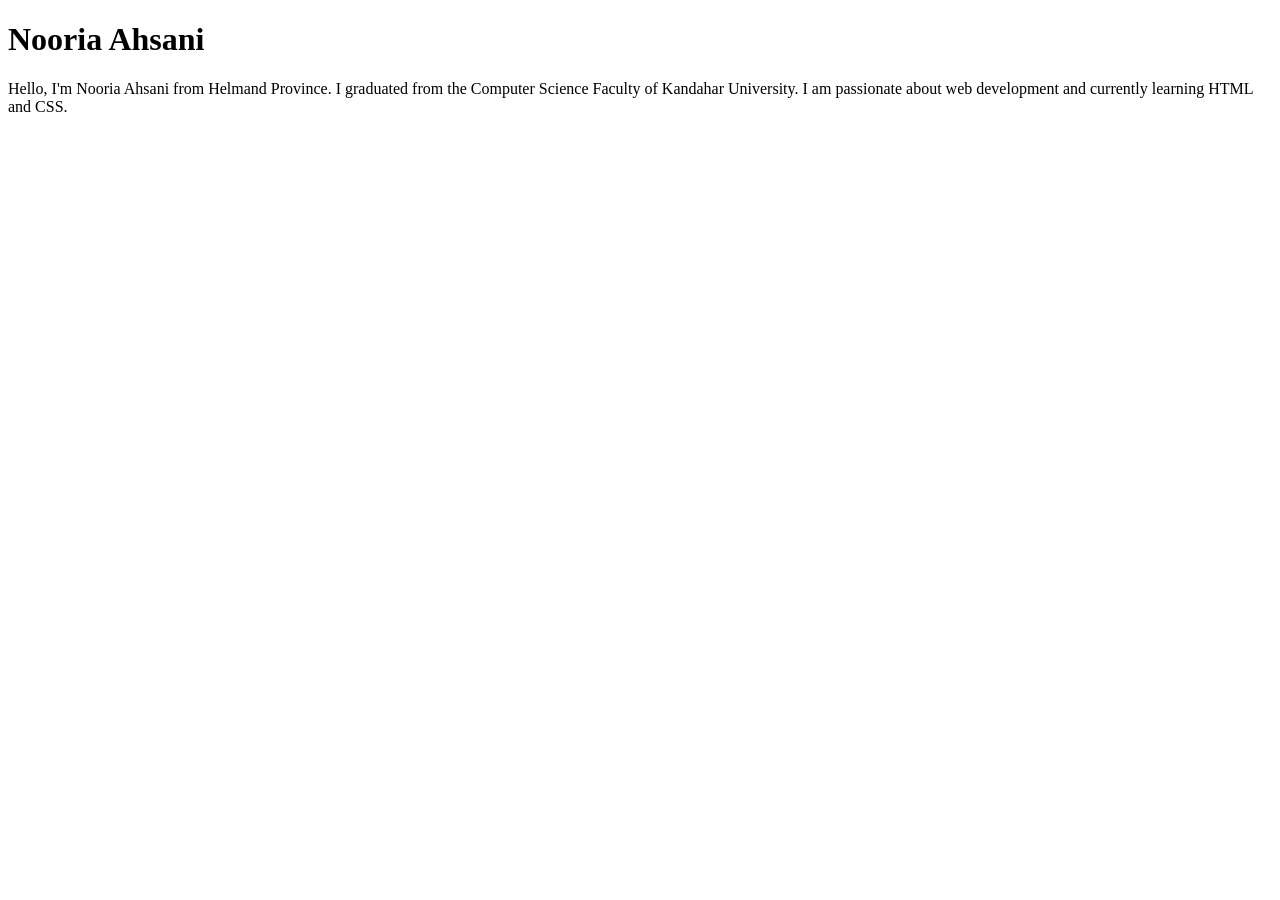
==== first-page.html @ 11eb391b "first commit" ====
<!DOCTYPE html>
<html lang="en">
<head>
    <meta charset="UTF-8">
    <title>My first webpage</title>
    <link rel="stylesheet" href="style.css">
</head>
<body>
    <div>
        <h1>Nooria Ahsani</h1>
   <p>Hello, I'm Nooria Ahsani from Helmand Province. I graduated from the Computer Science Faculty of Kandahar University. I am passionate about web development and currently learning HTML and CSS.</p>
    </div>
</body>
</html>
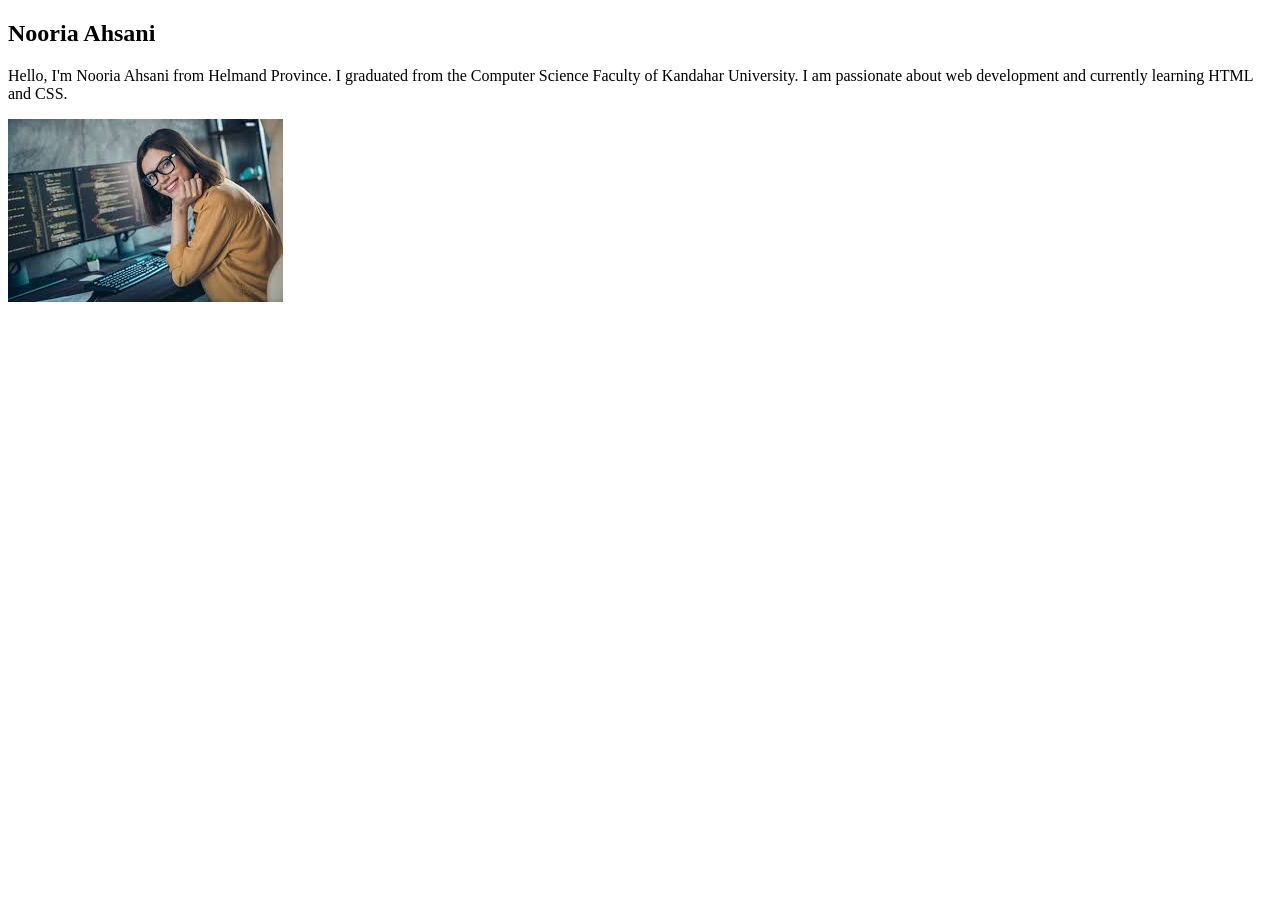
==== commit dcb238f8: "add article, h1 ,p and  img" ====
--- a/first-page.html
+++ b/first-page.html
@@ -1,14 +1,20 @@
-<!DOCTYPE html>
+<!doctype html>
 <html lang="en">
-<head>
-    <meta charset="UTF-8">
+  <head>
+    <meta charset="UTF-8" />
     <title>My first webpage</title>
-    <link rel="stylesheet" href="style.css">
-</head>
-<body>
-    <div>
-        <h1>Nooria Ahsani</h1>
-   <p>Hello, I'm Nooria Ahsani from Helmand Province. I graduated from the Computer Science Faculty of Kandahar University. I am passionate about web development and currently learning HTML and CSS.</p>
-    </div>
-</body>
+    <link rel="stylesheet" href="style.css" />
+  </head>
+  <body>
+    <article>
+      <h1>Nooria Ahsani</h1>
+      <p>
+        Hello, I'm Nooria Ahsani from Helmand Province. I graduated from the
+        Computer Science Faculty of Kandahar University. I am passionate about
+        web development and currently learning HTML and CSS.
+      </p>
+      <img src="download.jfif">
+      
+    </article>
+  </body>
 </html>
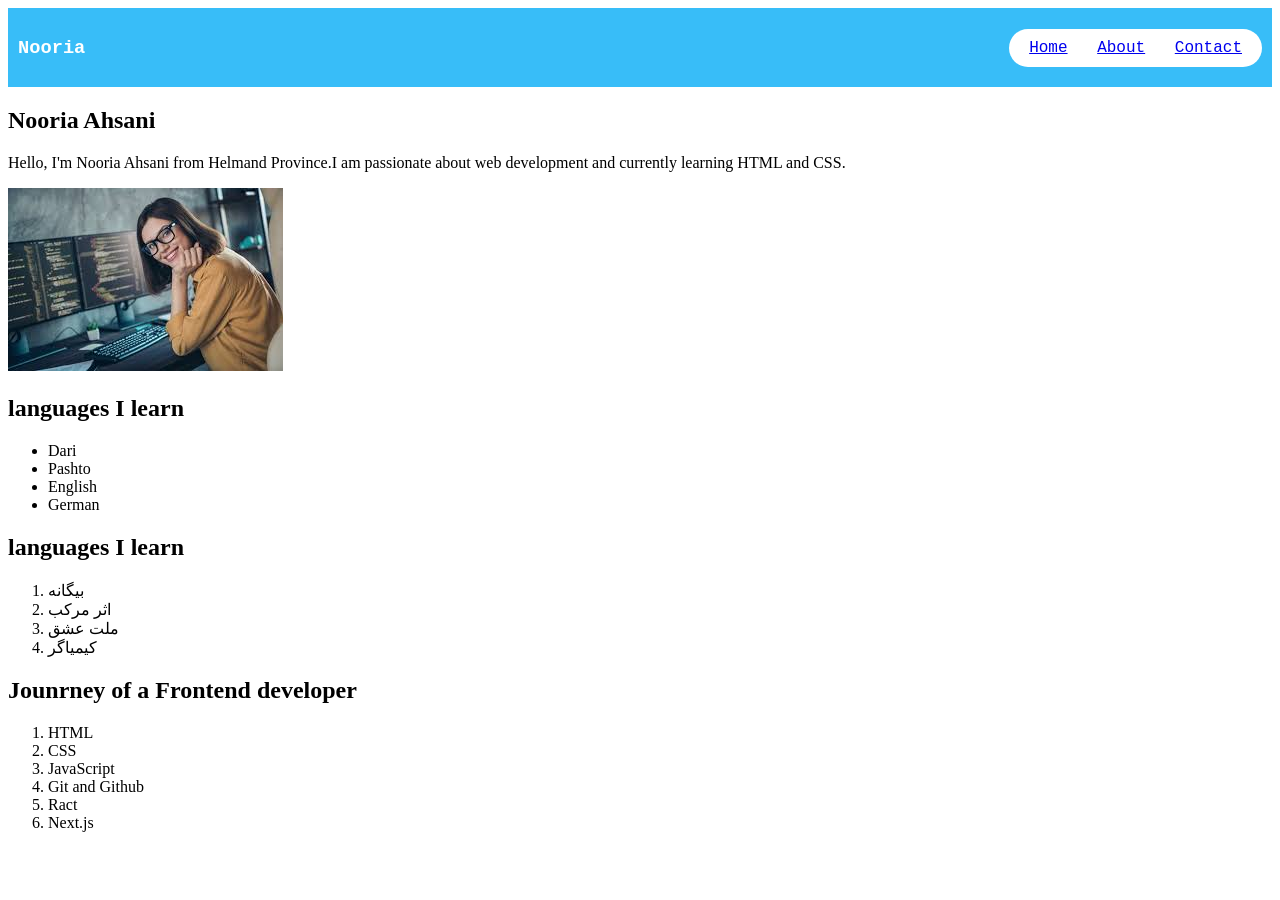
==== commit 599ff509: "add header" ====
--- a/first-page.html
+++ b/first-page.html
@@ -6,15 +6,54 @@
     <link rel="stylesheet" href="style.css" />
   </head>
   <body>
-    <article>
-      <h1>Nooria Ahsani</h1>
+    <!-- header-section -->
+    <header>
+      <h3>Nooria</h3>
+       <!-- Nabar-section -->
+       <nav>
+      <div class="home-about">
+        <a href="#">Home</a>
+      <a href="#">About</a>
+      <a href="#">Contact</a>
+      </div>
+    </nav>
+    </header>
+  
+    <div>
+        <h2>Nooria Ahsani</h2>
       <p>
-        Hello, I'm Nooria Ahsani from Helmand Province. I graduated from the
-        Computer Science Faculty of Kandahar University. I am passionate about
+        Hello, I'm Nooria Ahsani from Helmand Province.I am passionate about
         web development and currently learning HTML and CSS.
       </p>
-      <img src="download.jfif">
-      
-    </article>
+    </div>
+      <img src="download.jfif" alt="nooria`s profile" />
+   
+ <section>
+     <h2>languages I learn</h2>
+    <ul>
+      <li>Dari</li>
+      <li>Pashto</li>
+      <li>English</li>
+      <li>German</li>
+    </ul>
+ </section>
+   <h2> languages I learn</h2>
+    <ol>
+      <li>بیگانه</li>
+      <li>اثر مرکب</li>
+      <li>ملت عشق</li>
+      <li>کیمیاگر</li>
+    </ol>
+  <section>
+      <h2>Jounrney of a Frontend developer</h2>
+    <ol>
+      <li>HTML</li>
+      <li>CSS</li>
+      <li>JavaScript</li>
+      <li>Git and Github</li>
+      <li>Ract</li>
+      <li>Next.js</li>
+    </ol>
+  </section>
   </body>
 </html>
--- a/style.css
+++ b/style.css
@@ -0,0 +1,18 @@
+header {
+  display: flex;
+  align-items: center;
+  justify-content: space-between;
+  padding: 10px;
+  background-color: #38bdf8;
+  color: white;
+  font-family: "Courier New", Courier, monospace;
+  font-weight: 100;
+}
+nav {
+  background-color: white;
+  border-radius: 20px;
+}
+nav,
+a {
+  padding: 10px;
+}
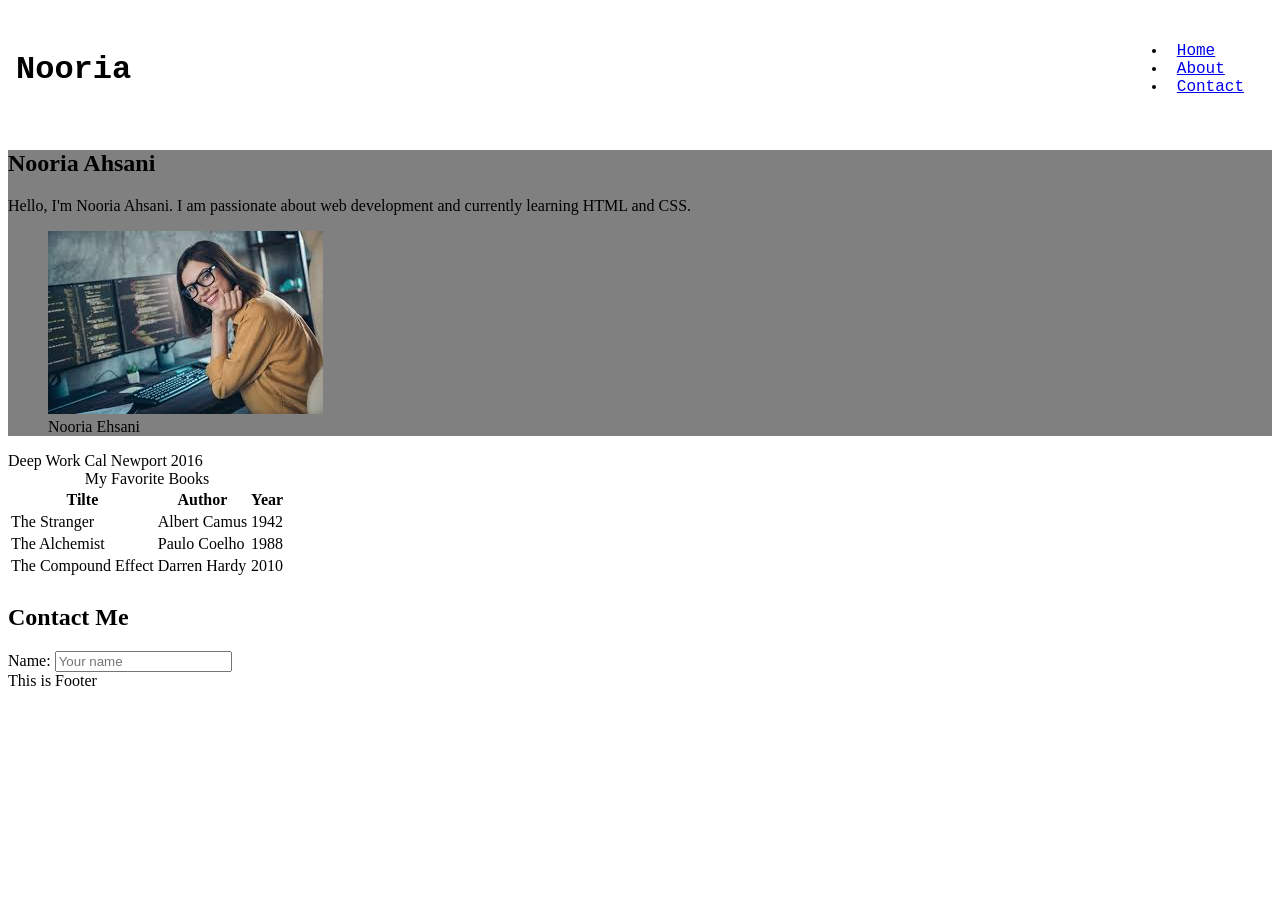
==== commit 34563f1b: "add table" ====
--- a/first-page.html
+++ b/first-page.html
@@ -2,58 +2,119 @@
 <html lang="en">
   <head>
     <meta charset="UTF-8" />
-    <title>My first webpage</title>
+    <title>My first Website</title>
     <link rel="stylesheet" href="style.css" />
   </head>
   <body>
     <!-- header-section -->
     <header>
-      <h3>Nooria</h3>
-       <!-- Nabar-section -->
-       <nav>
-      <div class="home-about">
-        <a href="#">Home</a>
-      <a href="#">About</a>
-      <a href="#">Contact</a>
-      </div>
-    </nav>
+      <h1>Nooria</h1>
+      <!-- Nabar-section -->
+      <nav>
+        <ul>
+          <li><a href="#">Home</a></li>
+          <li><a href="#">About</a></li>
+          <li><a href="#">Contact</a></li>
+        </ul>
+      </nav>
     </header>
-  
-    <div>
+    <!-- Main-section -->
+    <main>
+      <section class="home-section">
         <h2>Nooria Ahsani</h2>
-      <p>
-        Hello, I'm Nooria Ahsani from Helmand Province.I am passionate about
-        web development and currently learning HTML and CSS.
-      </p>
-    </div>
-      <img src="download.jfif" alt="nooria`s profile" />
-   
- <section>
-     <h2>languages I learn</h2>
-    <ul>
-      <li>Dari</li>
-      <li>Pashto</li>
-      <li>English</li>
-      <li>German</li>
-    </ul>
- </section>
-   <h2> languages I learn</h2>
-    <ol>
-      <li>بیگانه</li>
-      <li>اثر مرکب</li>
-      <li>ملت عشق</li>
-      <li>کیمیاگر</li>
-    </ol>
-  <section>
-      <h2>Jounrney of a Frontend developer</h2>
-    <ol>
-      <li>HTML</li>
-      <li>CSS</li>
-      <li>JavaScript</li>
-      <li>Git and Github</li>
-      <li>Ract</li>
-      <li>Next.js</li>
-    </ol>
-  </section>
+        <p>
+          Hello, I'm Nooria Ahsani. I am passionate about web development and
+          currently learning HTML and CSS.
+        </p>
+        <figure>
+          <img src="download.jfif" alt="nooria`s profile" />
+          <figcaption>Nooria Ehsani</figcaption>
+        </figure>
+      </section>
+      <!-- 
+      <section>
+        <h2>languages I learn</h2>
+        <ul>
+          <li>Dari</li>
+          <li>Pashto</li>
+          <li>English</li>
+          <li>German</li>
+        </ul>
+      </section>
+      <h2>languages I learn</h2>
+      <ol>
+        <li>بیگانه</li>
+        <li>اثر مرکب</li>
+        <li>ملت عشق</li>
+        <li>کیمیاگر</li>
+      </ol>
+      <section>
+        <h2>Jounrney of a Frontend developer</h2>
+        <ol>
+          <li>HTML</li>
+          <li>CSS</li>
+          <li>JavaScript</li>
+          <li>Git and Github</li>
+          <li>Ract</li>
+          <li>Next.js</li>
+        </ol>
+      </section> -->
+      <!-- Table-section -->
+      <section>
+        <table>
+          <caption>
+            My Favorite Books
+          </caption>
+          <colgroup>
+            <col />
+            <col />
+            <col />
+          </colgroup>
+          <thead>
+            <tr>
+              <th>Tilte</th>
+              <th>Author</th>
+              <th>Year</th>
+            </tr>
+          </thead>
+          <tbody>
+            <tr>
+              <td>The Stranger</td>
+              <td>Albert Camus</td>
+              <td>1942</td>
+            </tr>
+            <tr>
+              <td>The Alchemist</td>
+              <td>Paulo Coelho</td>
+              <td>1988</td>
+            </tr>
+            <tr>
+              <td>The Compound Effect</td>
+              <td>Darren Hardy</td>
+              <td>2010</td>
+            </tr>
+            <tr>
+              Deep Work
+            </tr>
+            <tr>
+              Cal Newport
+            </tr>
+            <tr>
+              2016
+            </tr>
+          </tbody>
+        </table>
+      </section>
+      <!-- contact-section -->
+      <section>
+        <form>
+          <h2>Contact Me</h2>
+          <label for="fname">Name:</label>
+          <input type="text" placeholder="Your name" id="fname" />
+        </form>
+      </section>
+    </main>
+    <!-- Footer-section -->
+    <footer>This is Footer</footer>
   </body>
 </html>
--- a/style.css
+++ b/style.css
@@ -1,12 +1,13 @@
+
 header {
   display: flex;
   align-items: center;
   justify-content: space-between;
-  padding: 10px;
-  background-color: #38bdf8;
-  color: white;
+  padding:8px;
+  color: black;
   font-family: "Courier New", Courier, monospace;
-  font-weight: 100;
+   background-color: rgba(255, 255, 255, 0.5);
+  backdrop-filter: blur(1px);
 }
 nav {
   background-color: white;
@@ -15,4 +16,9 @@
 nav,
 a {
   padding: 10px;
+  
 }
+.home-section{
+  background-color: grey;
+  align-items: center;
+}
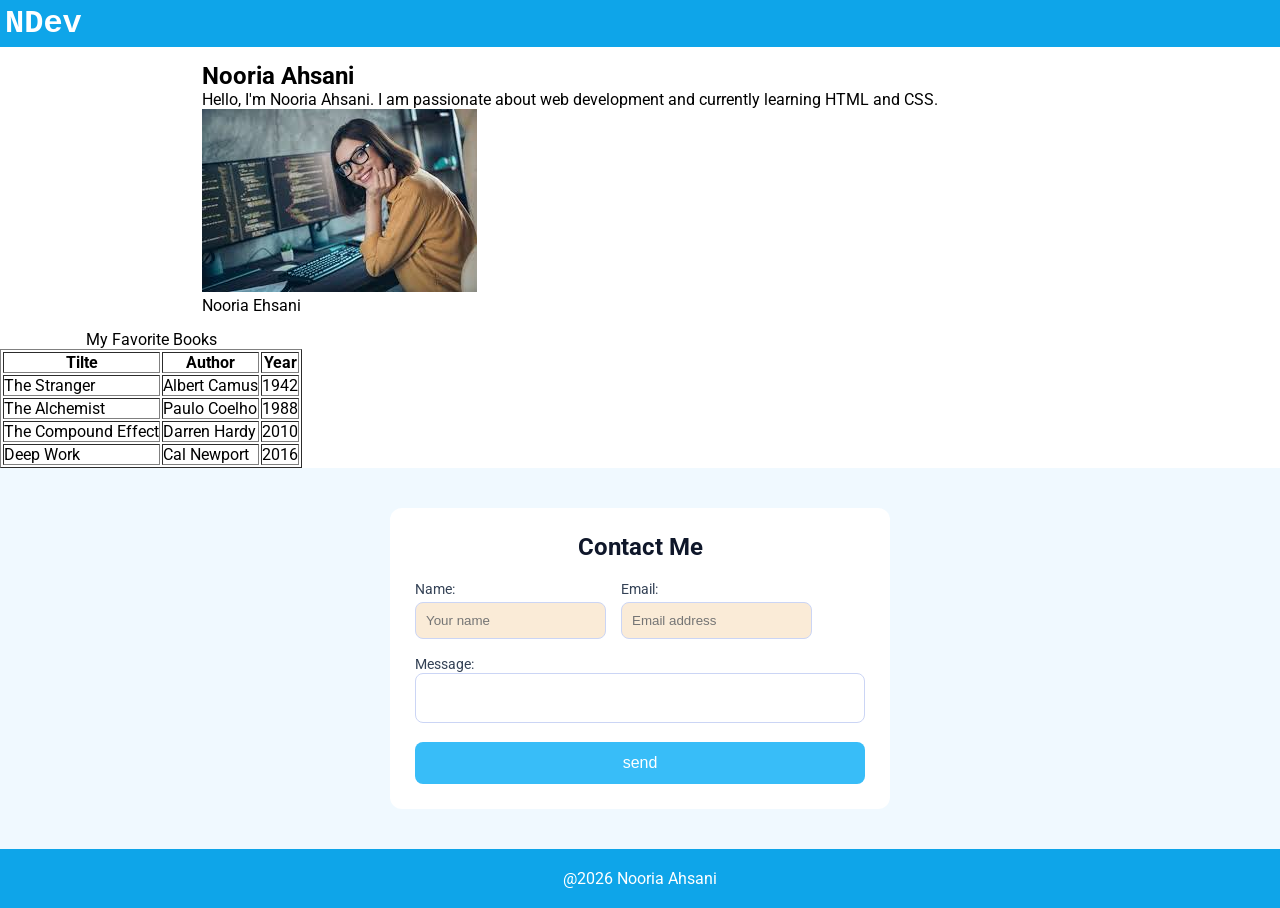
==== commit 48051b53: "add style on form container" ====
--- a/first-page.html
+++ b/first-page.html
@@ -3,20 +3,26 @@
   <head>
     <meta charset="UTF-8" />
     <title>My first Website</title>
+    <link rel="preconnect" href="https://fonts.googleapis.com" />
+    <link rel="preconnect" href="https://fonts.gstatic.com" crossorigin />
+    <link
+      href="https://fonts.googleapis.com/css2?family=Roboto:ital,wght@0,100..900;1,100..900&display=swap"
+      rel="stylesheet"
+    />
     <link rel="stylesheet" href="style.css" />
   </head>
   <body>
     <!-- header-section -->
     <header>
-      <h1>Nooria</h1>
+      <h1>NDev</h1>
       <!-- Nabar-section -->
-      <nav>
+      <!-- <nav>
         <ul>
           <li><a href="#">Home</a></li>
           <li><a href="#">About</a></li>
           <li><a href="#">Contact</a></li>
         </ul>
-      </nav>
+      </nav> -->
     </header>
     <!-- Main-section -->
     <main>
@@ -61,7 +67,7 @@
       </section> -->
       <!-- Table-section -->
       <section>
-        <table>
+        <table border="1">
           <caption>
             My Favorite Books
           </caption>
@@ -94,27 +100,39 @@
               <td>2010</td>
             </tr>
             <tr>
-              Deep Work
-            </tr>
-            <tr>
-              Cal Newport
-            </tr>
-            <tr>
-              2016
+              <td>Deep Work</td>
+              <td>Cal Newport</td>
+              <td>2016</td>
             </tr>
           </tbody>
         </table>
       </section>
       <!-- contact-section -->
-      <section>
+      <section class="form-sction">
         <form>
           <h2>Contact Me</h2>
-          <label for="fname">Name:</label>
-          <input type="text" placeholder="Your name" id="fname" />
+          <div class="row">
+            <div class="field">
+              <label for="fname">Name:</label>
+              <input type="text" placeholder="Your name" id="fname" />
+            </div>
+            <div class="field">
+              <label for="eaddress">Email:</label>
+              <input type="email" placeholder="Email address" id="eaddress" />
+            </div>
+          </div>
+          <label for="message">Message:</label>
+          <textarea placeholder="type here..." id="message"> </textarea>
+
+          <input class="send-input" type="submit" value="send" />
         </form>
       </section>
     </main>
     <!-- Footer-section -->
-    <footer>This is Footer</footer>
+    <footer>
+      <div class="footer-main">
+        <p>@2026 Nooria Ahsani</p>
+      </div>
+    </footer>
   </body>
 </html>
--- a/style.css
+++ b/style.css
@@ -1,13 +1,16 @@
-
+*{
+  padding: 0;
+  margin: 0;
+  box-sizing: border-box;
+}
+body{
+  font-family: roboto;
+}
 header {
-  display: flex;
-  align-items: center;
-  justify-content: space-between;
-  padding:8px;
-  color: black;
+  background-color: #0ea5e9;
+  color: white;
+  padding: 5px;
   font-family: "Courier New", Courier, monospace;
-   background-color: rgba(255, 255, 255, 0.5);
-  backdrop-filter: blur(1px);
 }
 nav {
   background-color: white;
@@ -16,9 +19,90 @@
 nav,
 a {
   padding: 10px;
-  
 }
-.home-section{
-  background-color: grey;
+.home-section {
+  background-color: white;
+  width: 70%;
+  margin: 5px auto;
+  padding: 10px;
   align-items: center;
 }
+/* Form-style */
+.form-sction {
+  background-color:  #f0f9ff;
+   padding: 40px 20px;
+}
+form{
+  background-color:white;
+    margin: 0 auto;
+  max-width:500px;
+  padding:25px;
+  border-radius: 12px;
+}
+.row {
+  display: flex;
+  gap: 15px;
+  margin-bottom: 15px;
+}
+
+form h2 {
+  text-align: center;
+  margin-bottom: 20px;
+  color: #0f172a;
+}
+.row input{
+  padding: 10px;
+  background-color: antiquewhite;
+}
+.field {
+  display: flex;
+  flex-direction: column;
+}
+label {
+  margin-bottom: 5px;
+  font-size: 14px;
+  color: #334155;
+}
+input,
+textarea {
+  padding: 10px;
+  border: 1px solid #cbd5f5;
+  border-radius: 8px;
+  outline: none;
+  transition: 0.3s;
+}
+input:focus,
+textarea:focus {
+  border-color: #38bdf8;
+}
+textarea {
+  width:100%;
+  height:50px;
+  resize: none;
+  margin-bottom: 15px;
+}
+.send-input {
+  width: 100%;
+  background-color: #38bdf8;
+  color: white;
+  border: none;
+  padding: 12px;
+  border-radius: 8px;
+  cursor: pointer;
+  font-size: 16px;
+  transition: 0.3s;
+}
+.send-input:hover {
+  background-color: #0ea5e9;
+}
+/* footer-style */
+footer {
+  background-color: #0ea5e9;
+  padding: 20px;
+  color: white;
+}
+.footer-main {
+  display: flex;
+  justify-content: center;
+  align-items: center;
+}
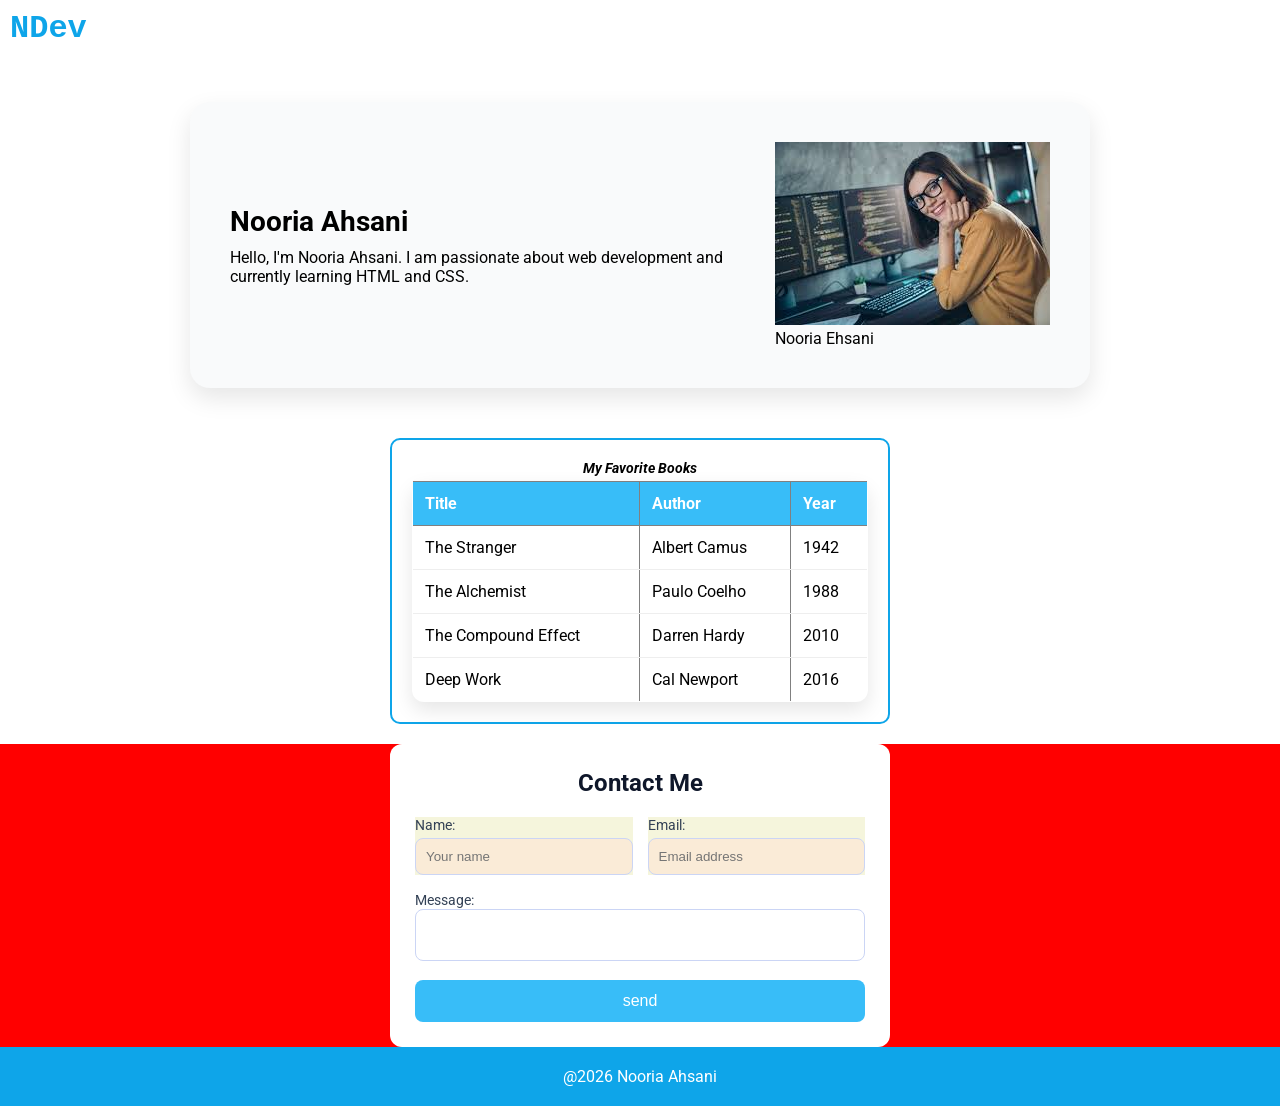
==== commit 47d30390: "Add CSS styles to table" ====
--- a/first-page.html
+++ b/first-page.html
@@ -27,11 +27,13 @@
     <!-- Main-section -->
     <main>
       <section class="home-section">
-        <h2>Nooria Ahsani</h2>
+   <div>
+         <h2>Nooria Ahsani</h2>
         <p>
           Hello, I'm Nooria Ahsani. I am passionate about web development and
           currently learning HTML and CSS.
         </p>
+   </div>
         <figure>
           <img src="download.jfif" alt="nooria`s profile" />
           <figcaption>Nooria Ehsani</figcaption>
@@ -66,7 +68,7 @@
         </ol>
       </section> -->
       <!-- Table-section -->
-      <section>
+      <section class="table-section">
         <table border="1">
           <caption>
             My Favorite Books
@@ -78,7 +80,7 @@
           </colgroup>
           <thead>
             <tr>
-              <th>Tilte</th>
+         <th>Title</th>
               <th>Author</th>
               <th>Year</th>
             </tr>
@@ -116,6 +118,7 @@
               <label for="fname">Name:</label>
               <input type="text" placeholder="Your name" id="fname" />
             </div>
+            
             <div class="field">
               <label for="eaddress">Email:</label>
               <input type="email" placeholder="Email address" id="eaddress" />
--- a/style.css
+++ b/style.css
@@ -1,15 +1,15 @@
-*{
+* {
   padding: 0;
   margin: 0;
   box-sizing: border-box;
 }
-body{
+body {
   font-family: roboto;
 }
 header {
-  background-color: #0ea5e9;
-  color: white;
+  color: #0ea5e9;
   padding: 5px;
+  margin: 5px;
   font-family: "Courier New", Courier, monospace;
 }
 nav {
@@ -21,28 +21,79 @@
   padding: 10px;
 }
 .home-section {
-  background-color: white;
-  width: 70%;
-  margin: 5px auto;
-  padding: 10px;
+  display: flex;
   align-items: center;
+  justify-content: space-between;
+  gap: 40px;
+  padding: 40px;
+  max-width: 900px;
+  margin: 50px auto;
+  background: #f9fafb;
+  border-radius: 20px;
+  box-shadow: 0 10px 25px rgba(0, 0, 0, 0.1);
+}
+.home-section h2 {
+  font-size: 28px;
+  margin-bottom: 10px;
+display: block;
+}
+.home-section p {
+  /* width:50px; */
+}
+.home-section img {
+  background-color: #0ea5e9;
+  text-align: end;
+}
+.table-section{
+  max-width: 500px;
+  margin:20px auto;
+  padding: 20px;
+  border: #0ea5e9 2px solid;
+  border-radius: 10px;
+}
+table{
+  width: 100%;
+  background: #ffffff;
+  border-collapse: collapse;
+  border-radius: 12px;
+  overflow: hidden;
+  box-shadow: 0 8px 20px rgba(0, 0, 0, 0.1);
+}
+table caption{
+  font-size: 14px;
+  font-weight: bold;
+  font-style: italic;
+  margin-bottom: 5px;
+}
+thead {
+  background-color: #38bdf8;
+  color: white;
+}
+th {
+  padding: 12px;
+  text-align: left;
+}
+td {
+  padding: 12px;
+  border-bottom: 1px solid #eee;
 }
 /* Form-style */
 .form-sction {
-  background-color:  #f0f9ff;
-   padding: 40px 20px;
+  background-color:red;
+  padding: 0px 20px;
 }
-form{
-  background-color:white;
-    margin: 0 auto;
-  max-width:500px;
-  padding:25px;
+form {
+  background-color: white;
+  margin: 0 auto;
+  max-width: 500px;
+  padding: 25px;
   border-radius: 12px;
 }
 .row {
   display: flex;
   gap: 15px;
   margin-bottom: 15px;
+  justify-content: center;
 }
 
 form h2 {
@@ -50,13 +101,15 @@
   margin-bottom: 20px;
   color: #0f172a;
 }
-.row input{
+.row input {
   padding: 10px;
   background-color: antiquewhite;
 }
 .field {
+  background-color: beige;
   display: flex;
   flex-direction: column;
+  flex: 1;
 }
 label {
   margin-bottom: 5px;
@@ -76,8 +129,7 @@
   border-color: #38bdf8;
 }
 textarea {
-  width:100%;
-  height:50px;
+  width: 100%;
   resize: none;
   margin-bottom: 15px;
 }
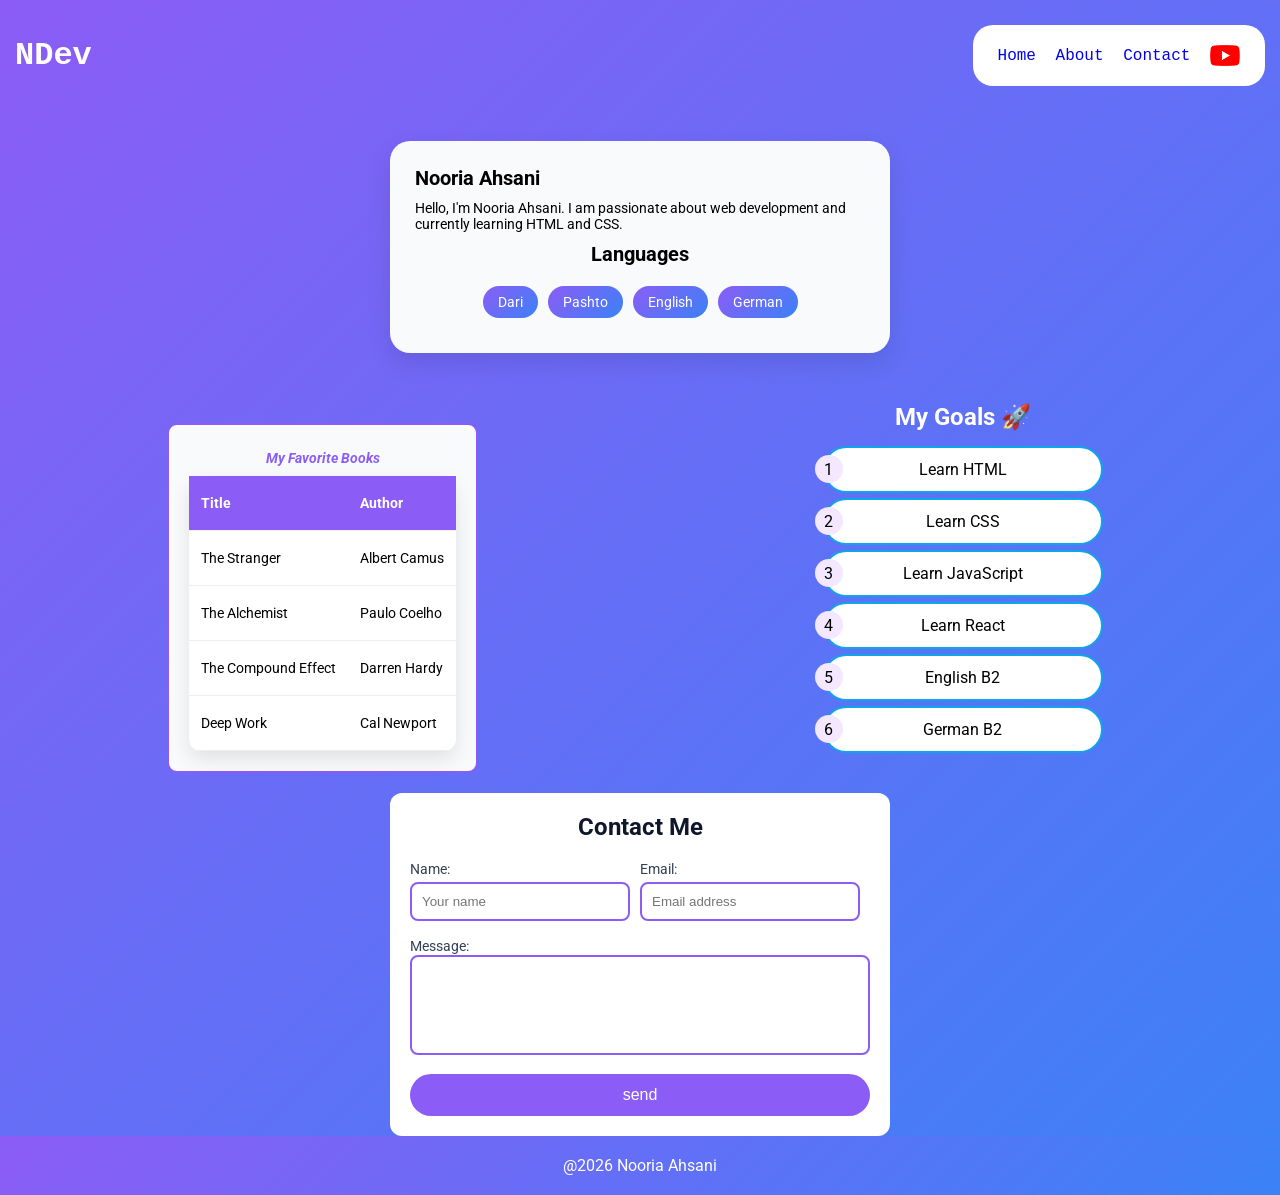
==== commit 0af3d87d: "Add CSS style" ====
--- a/first-page.html
+++ b/first-page.html
@@ -16,101 +16,94 @@
     <header>
       <h1>NDev</h1>
       <!-- Nabar-section -->
-      <!-- <nav>
-        <ul>
-          <li><a href="#">Home</a></li>
-          <li><a href="#">About</a></li>
-          <li><a href="#">Contact</a></li>
-        </ul>
-      </nav> -->
+      <nav>
+        <a href="#">Home</a>
+        <a href="#">About</a>
+        <a href="#">Contact</a>
+        <a href="https://youtu.be/G3e-cpL7ofc?si=ye2WD7L07MNhY7tE" target="_blank"><img src="download.png" alt="youtube logo" class="youtube-logo"></a>
+      </nav>
     </header>
     <!-- Main-section -->
     <main>
-      <section class="home-section">
-   <div>
-         <h2>Nooria Ahsani</h2>
-        <p>
-          Hello, I'm Nooria Ahsani. I am passionate about web development and
-          currently learning HTML and CSS.
-        </p>
-   </div>
-        <figure>
-          <img src="download.jfif" alt="nooria`s profile" />
-          <figcaption>Nooria Ehsani</figcaption>
-        </figure>
-      </section>
-      <!-- 
-      <section>
-        <h2>languages I learn</h2>
-        <ul>
-          <li>Dari</li>
-          <li>Pashto</li>
-          <li>English</li>
-          <li>German</li>
-        </ul>
-      </section>
-      <h2>languages I learn</h2>
-      <ol>
-        <li>بیگانه</li>
-        <li>اثر مرکب</li>
-        <li>ملت عشق</li>
-        <li>کیمیاگر</li>
-      </ol>
-      <section>
-        <h2>Jounrney of a Frontend developer</h2>
-        <ol>
-          <li>HTML</li>
-          <li>CSS</li>
-          <li>JavaScript</li>
-          <li>Git and Github</li>
-          <li>Ract</li>
-          <li>Next.js</li>
-        </ol>
-      </section> -->
-      <!-- Table-section -->
-      <section class="table-section">
-        <table border="1">
-          <caption>
-            My Favorite Books
-          </caption>
-          <colgroup>
-            <col />
-            <col />
-            <col />
-          </colgroup>
-          <thead>
-            <tr>
-         <th>Title</th>
-              <th>Author</th>
-              <th>Year</th>
-            </tr>
-          </thead>
-          <tbody>
-            <tr>
-              <td>The Stranger</td>
-              <td>Albert Camus</td>
-              <td>1942</td>
-            </tr>
-            <tr>
-              <td>The Alchemist</td>
-              <td>Paulo Coelho</td>
-              <td>1988</td>
-            </tr>
-            <tr>
-              <td>The Compound Effect</td>
-              <td>Darren Hardy</td>
-              <td>2010</td>
-            </tr>
-            <tr>
-              <td>Deep Work</td>
-              <td>Cal Newport</td>
-              <td>2016</td>
-            </tr>
-          </tbody>
-        </table>
-      </section>
+      <div class="main-home">
+        <section class="home-section">
+          <div>
+            <h2>Nooria Ahsani</h2>
+            <p>
+              Hello, I'm Nooria Ahsani. I am passionate about web development
+              and currently learning HTML and CSS.
+            </p>
+          </div>
+           <!-- langauge-section -->
+          <section class="languages-section">
+            <h2>Languages</h2>
+            <ul>
+              <li>Dari</li>
+              <li>Pashto</li>
+              <li>English</li>
+              <li>German</li>
+            </ul>
+          </section>
+        </section>
+      </div>
+      <div style="display: flex;">
+            <!-- Table-section -->
+        <section class="table-section">
+          <table>
+            <caption>
+              My Favorite Books
+            </caption>
+            <colgroup>
+              <col />
+              <col />
+              <col />
+            </colgroup>
+            <thead>
+              <tr>
+                <th>Title</th>
+                <th>Author</th>
+                <!-- <th>Year</th> -->
+              </tr>
+            </thead>
+            <tbody>
+              <tr>
+                <td>The Stranger</td>
+                <td>Albert Camus</td>
+                <!-- <td>1942</td> -->
+              </tr>
+              <tr>
+                <td>The Alchemist</td>
+                <td>Paulo Coelho</td>
+                <!-- <td>1988</td> -->
+              </tr>
+              <tr>
+                <td>The Compound Effect</td>
+                <td>Darren Hardy</td>
+                <!-- <td>2010</td> -->
+              </tr>
+              <tr>
+                <td>Deep Work</td>
+                <td>Cal Newport</td>
+                <!-- <td>2016</td> -->
+              </tr>
+            </tbody>
+          </table>
+        </section>
+                <!-- Ol-list -section -->
+        <section class="main-ol-section">
+          <h2>My Goals 🚀</h2>
+          <ol>
+            <li>Learn HTML</li>
+            <li>Learn CSS</li>
+            <li>Learn JavaScript</li>
+            <li>Learn React</li>
+            <li>English B2</li>
+            <li>German B2</li>
+          </ol>
+        </section>
+      </div>
       <!-- contact-section -->
-      <section class="form-sction">
+      <section class="form-section">
         <form>
           <h2>Contact Me</h2>
           <div class="row">
@@ -118,7 +111,6 @@
               <label for="fname">Name:</label>
               <input type="text" placeholder="Your name" id="fname" />
             </div>
-            
             <div class="field">
               <label for="eaddress">Email:</label>
               <input type="email" placeholder="Email address" id="eaddress" />
@@ -126,7 +118,6 @@
           </div>
           <label for="message">Message:</label>
           <textarea placeholder="type here..." id="message"> </textarea>
-
           <input class="send-input" type="submit" value="send" />
         </form>
       </section>
--- a/style.css
+++ b/style.css
@@ -5,53 +5,112 @@
 }
 body {
   font-family: roboto;
-}
+  background: linear-gradient(135deg, #8b5cf6, #3b82f6);
+}
+/* Header-section */
 header {
-  color: #0ea5e9;
+  color: white;
   padding: 5px;
-  margin: 5px;
+  margin: 20px 10px;
   font-family: "Courier New", Courier, monospace;
+  display: flex;
+  align-items: center;
+  justify-content: space-between;
+  /* margin-top: 20px; */
+}
+header h1 {
+  display: inline-block;
+  margin-right: 20px;
 }
 nav {
   background-color: white;
   border-radius: 20px;
-}
-nav,
-a {
-  padding: 10px;
-}
+  display: inline-block;
+  padding: 20px;
+}
+nav a {
+  padding: 10px 5px;
+  text-decoration: none;
+  transition: 1.2s;
+  border-radius: 20px;
+}
+a:hover {
+  color: white;
+  background-color: #8b5cf6;
+}
+nav .youtube-logo {
+  width: 30px;
+  vertical-align: middle;
+}
+
 .home-section {
-  display: flex;
-  align-items: center;
-  justify-content: space-between;
   gap: 40px;
-  padding: 40px;
-  max-width: 900px;
+  padding:25px;
+  max-width: 500px;
   margin: 50px auto;
   background: #f9fafb;
   border-radius: 20px;
   box-shadow: 0 10px 25px rgba(0, 0, 0, 0.1);
 }
+
 .home-section h2 {
-  font-size: 28px;
+  font-size:20px;
   margin-bottom: 10px;
-display: block;
+  display: block;
 }
 .home-section p {
-  /* width:50px; */
-}
-.home-section img {
+  margin-bottom: 10px;
+  font-size: 14px;
+}
+ /* .home-section img {
   background-color: #0ea5e9;
-  text-align: end;
-}
-.table-section{
+  text-align: end; 
+} */
+
+.languages-section {
+  flex: 1;
+  min-width: 200px;
+  transition: 1.2s;
+}
+.languages-section h2 {
+  text-align: center;
+}
+
+.languages-section:hover {
+  transform: translateY(10px);
+  box-shadow: 0 15px 35px rgba(0, 0, 0, 0.2);
+}
+
+.languages-section ul {
+  display: flex;
+  justify-content: center;
+  gap: 10px;
+  padding: 10px 0;
+  list-style: none;
+  flex-wrap: wrap;
+}
+
+.languages-section li {
+  background: linear-gradient(135deg, #8b5cf6, #3b82f6);
+  color: white;
+  padding: 8px 15px;
+  border-radius: 20px;
+  font-size: 14px;
+  transition: 0.3s;
+}
+.languages-section li:hover {
+  transform: scale(1.1);
+  cursor: pointer;
+}
+.table-section {
   max-width: 500px;
-  margin:20px auto;
+  margin: 20px auto;
   padding: 20px;
-  border: #0ea5e9 2px solid;
+  background: #f8fafc;
+  border: 2px solid #8b5cf6;
   border-radius: 10px;
 }
-table{
+table {
   width: 100%;
   background: #ffffff;
   border-collapse: collapse;
@@ -59,39 +118,90 @@
   overflow: hidden;
   box-shadow: 0 8px 20px rgba(0, 0, 0, 0.1);
 }
-table caption{
+table caption {
+  color: #8b5cf6;
   font-size: 14px;
   font-weight: bold;
   font-style: italic;
   margin-bottom: 5px;
+  padding: 5px;
 }
 thead {
-  background-color: #38bdf8;
-  color: white;
-}
-th {
-  padding: 12px;
-  text-align: left;
-}
+  background-color: #8b5cf6;
+  color: white;
+}
+th,
 td {
   padding: 12px;
-  border-bottom: 1px solid #eee;
+  font-size: 14px;
+  text-align: left;
+  vertical-align: middle;
+    border-bottom: 1px solid #eee;
+}
+tr {
+  height:55px;
+}
+tbody tr:hover {
+  background: #f3e8ff;
+  transition: 0.3s;
+}
+/* Ol-list-style */
+.main-ol-section {
+  margin: 0 auto;
+  width: 100%;
+  max-width: 300px;
+}
+.main-ol-section h2 {
+  color: white;
+  text-align: center;
+  margin-bottom: 0;
+}
+.main-ol-section ol {
+  padding: 10px;
+  list-style: none;
+}
+.main-ol-section li {
+  counter-increment: my-counter;
+  padding: 12px 20px;
+  background-color: white;
+  border: 2px solid #0ea5e9;
+  margin: 5px 0;
+  text-align: center;
+  border-radius: 50px;
+  position: relative;
+  transition: 0.3s;
+}
+.main-ol-section li::before {
+  content: counter(my-counter);
+  position: absolute;
+  left: -10px;
+  top: 50%;
+  transform: translateY(-50%);
+  background-color: #f3e8ff;
+  width: 28px;
+  height: 28px;
+  display: flex;
+  justify-content: center;
+  align-items: center;
+  border-radius: 50%;
+}
+.main-ol-section li:hover {
+  background: #e0f2fe;
+  transform: translateX(5px);
 }
 /* Form-style */
-.form-sction {
-  background-color:red;
+.form-section {
   padding: 0px 20px;
 }
 form {
   background-color: white;
   margin: 0 auto;
   max-width: 500px;
-  padding: 25px;
+  padding:20px;
   border-radius: 12px;
 }
 .row {
   display: flex;
-  gap: 15px;
   margin-bottom: 15px;
   justify-content: center;
 }
@@ -103,10 +213,10 @@
 }
 .row input {
   padding: 10px;
-  background-color: antiquewhite;
+  margin-right: 10px;
+  border: 2px solid #8b5cf6;
 }
 .field {
-  background-color: beige;
   display: flex;
   flex-direction: column;
   flex: 1;
@@ -126,35 +236,33 @@
 }
 input:focus,
 textarea:focus {
-  border-color: #38bdf8;
+ border-color: #38bdf8;
 }
 textarea {
   width: 100%;
+  height:100px;
   resize: none;
   margin-bottom: 15px;
+  border: 2px solid #8b5cf6;
 }
 .send-input {
   width: 100%;
-  background-color: #38bdf8;
-  color: white;
+  background-color: #8b5cf6;
+  color: white;
+   font-size: 16px;
   border: none;
   padding: 12px;
-  border-radius: 8px;
+  border-radius: 30px;
   cursor: pointer;
-  font-size: 16px;
-  transition: 0.3s;
+  transition: 1.3s;
 }
 .send-input:hover {
-  background-color: #0ea5e9;
+  background: linear-gradient(135deg, #8b5cf6, #3b82f6);
 }
 /* footer-style */
 footer {
-  background-color: #0ea5e9;
+  background: linear-gradient(135deg, #8b5cf6, #3b82f6);
+  color: white;
   padding: 20px;
-  color: white;
-}
-.footer-main {
-  display: flex;
-  justify-content: center;
-  align-items: center;
-}
+  text-align: center;
+}
